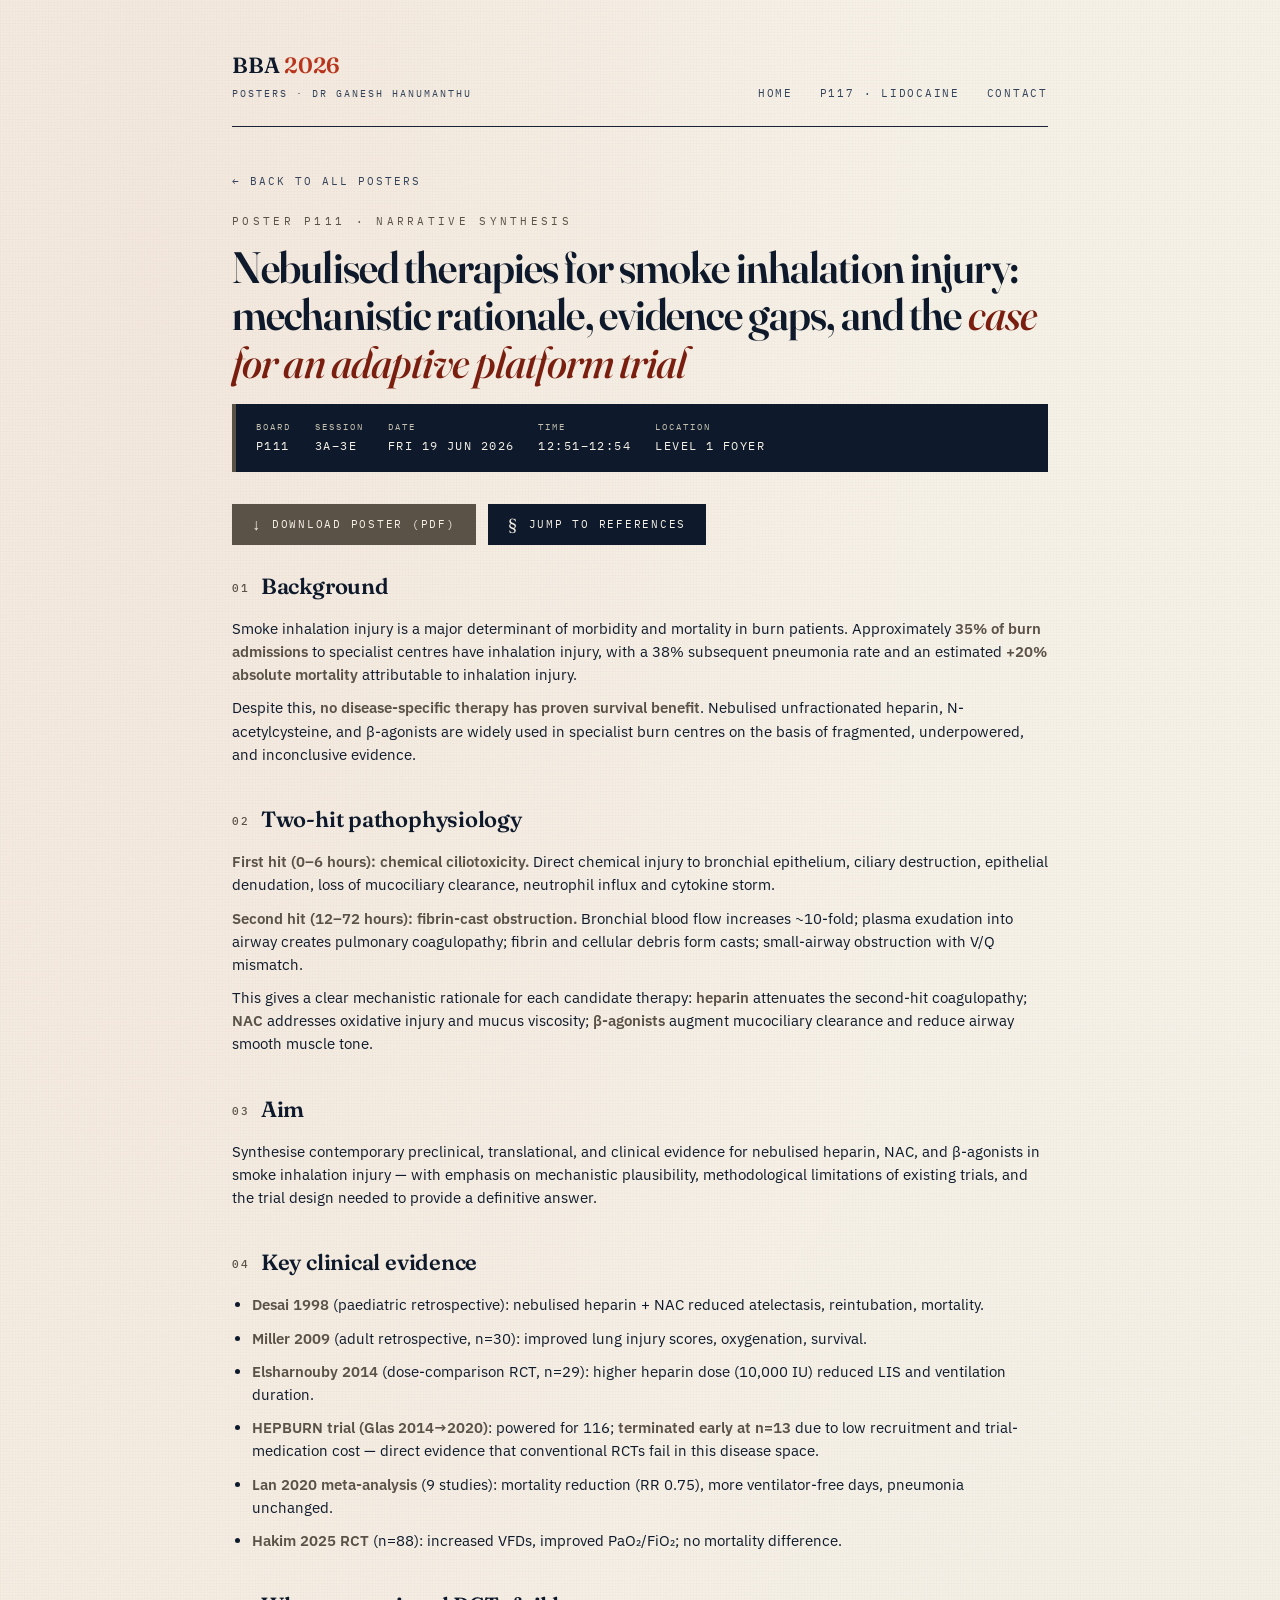
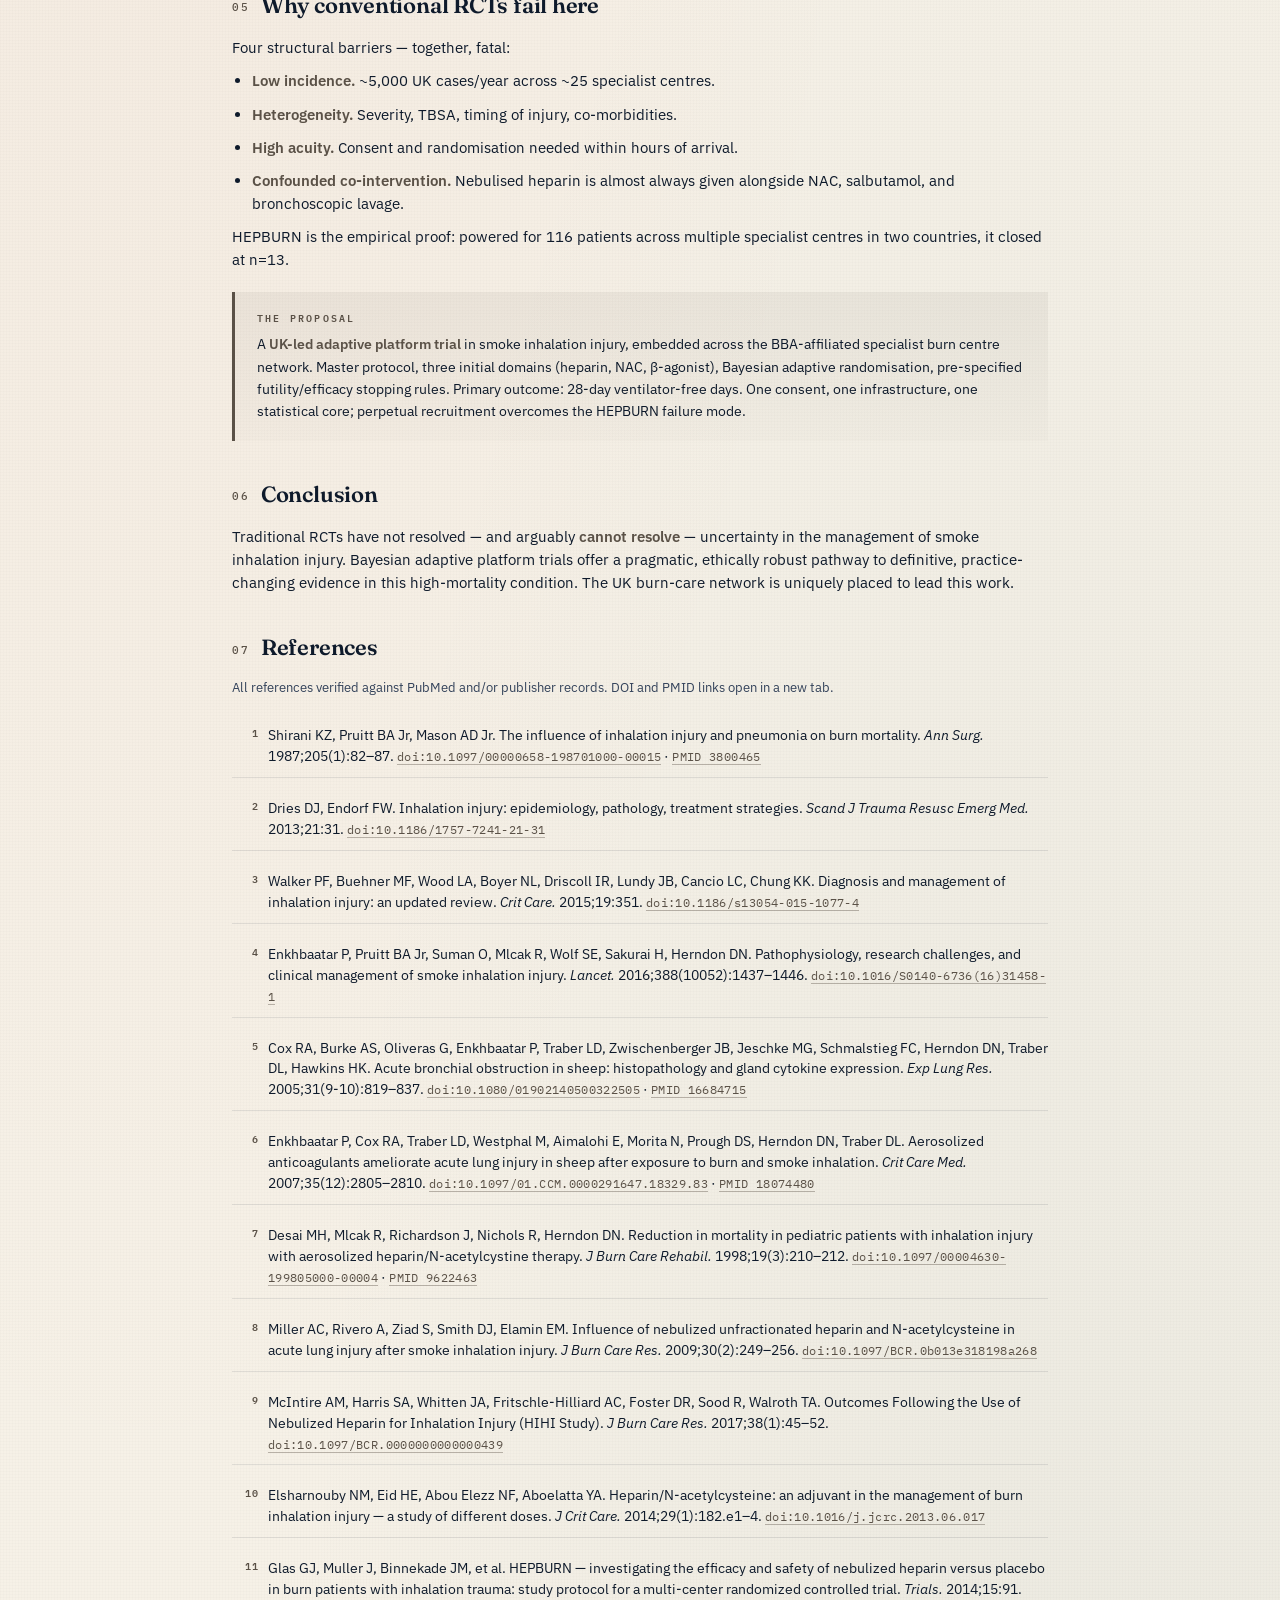
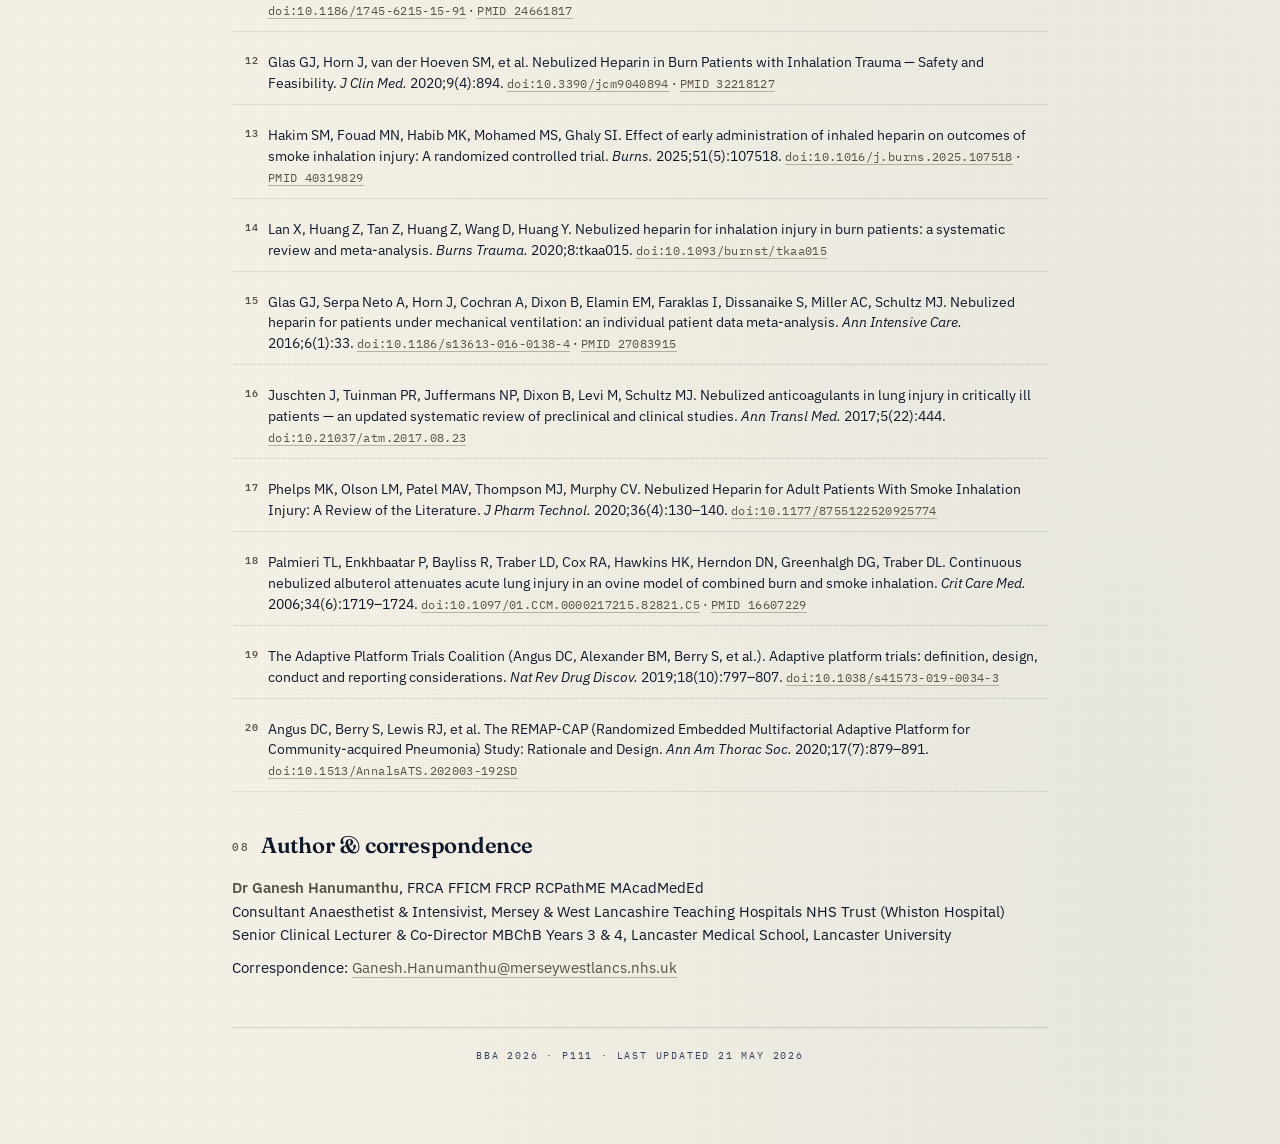
==== posters/p111-smoke-inhalation.html @ 729a9ef0 "Add files via upload" ====
<!DOCTYPE html>
<html lang="en">
<head>
<meta charset="UTF-8">
<meta name="viewport" content="width=device-width, initial-scale=1.0">
<title>P111 · Nebulised therapies for smoke inhalation injury · BBA 2026</title>
<meta name="description" content="BBA 2026 Poster P111: Narrative synthesis of nebulised therapies for smoke inhalation injury — mechanistic rationale, evidence gaps, and the case for an adaptive platform trial. Dr Ganesh Hanumanthu.">
<link rel="preconnect" href="https://fonts.googleapis.com">
<link rel="preconnect" href="https://fonts.gstatic.com" crossorigin>
<link href="https://fonts.googleapis.com/css2?family=Fraunces:opsz,wght@9..144,400;9..144,500;9..144,600;9..144,700&family=IBM+Plex+Sans:wght@300;400;500;600&family=IBM+Plex+Mono:wght@400;500;600&display=swap" rel="stylesheet">
<link rel="stylesheet" href="../styles.css">
</head>
<body>
<div class="wrap poster-detail smoke">

  <header class="site-header">
    <a href="../" class="brand">
      BBA <span class="accent">2026</span>
      <span class="brand-sub">Posters · Dr Ganesh Hanumanthu</span>
    </a>
    <nav class="site-nav">
      <a href="../">Home</a>
      <a href="p117-lidocaine.html">P117 · Lidocaine</a>
      <a href="mailto:Ganesh.Hanumanthu@merseywestlancs.nhs.uk">Contact</a>
    </nav>
  </header>

  <a href="../" class="back-link">← Back to all posters</a>

  <div class="eyebrow" style="color:var(--smoke);">Poster P111 · Narrative synthesis</div>
  <h1 class="hero-title">Nebulised therapies for smoke inhalation injury: mechanistic rationale, evidence gaps, and the <em>case for an adaptive platform trial</em></h1>

  <div class="session-strip smoke">
    <div class="item"><span class="label">Board</span><span class="val">P111</span></div>
    <div class="item"><span class="label">Session</span><span class="val">3A–3E</span></div>
    <div class="item"><span class="label">Date</span><span class="val">Fri 19 Jun 2026</span></div>
    <div class="item"><span class="label">Time</span><span class="val">12:51–12:54</span></div>
    <div class="item"><span class="label">Location</span><span class="val">Level 1 Foyer</span></div>
  </div>

  <div class="download-row">
    <a href="../files/P111.pdf" class="dl-btn smoke" download>
      <span class="icon">↓</span> Download poster (PDF)
    </a>
    <a href="#references" class="dl-btn">
      <span class="icon">§</span> Jump to references
    </a>
  </div>

  <h2 class="section-title"><span class="num">01</span>Background</h2>
  <p>Smoke inhalation injury is a major determinant of morbidity and mortality in burn patients. Approximately <strong>35% of burn admissions</strong> to specialist centres have inhalation injury, with a 38% subsequent pneumonia rate and an estimated <strong>+20% absolute mortality</strong> attributable to inhalation injury.</p>
  <p>Despite this, <strong>no disease-specific therapy has proven survival benefit</strong>. Nebulised unfractionated heparin, N-acetylcysteine, and β-agonists are widely used in specialist burn centres on the basis of fragmented, underpowered, and inconclusive evidence.</p>

  <h2 class="section-title"><span class="num">02</span>Two-hit pathophysiology</h2>
  <p><strong>First hit (0–6 hours): chemical ciliotoxicity.</strong> Direct chemical injury to bronchial epithelium, ciliary destruction, epithelial denudation, loss of mucociliary clearance, neutrophil influx and cytokine storm.</p>
  <p><strong>Second hit (12–72 hours): fibrin-cast obstruction.</strong> Bronchial blood flow increases ~10-fold; plasma exudation into airway creates pulmonary coagulopathy; fibrin and cellular debris form casts; small-airway obstruction with V/Q mismatch.</p>
  <p>This gives a clear mechanistic rationale for each candidate therapy: <strong>heparin</strong> attenuates the second-hit coagulopathy; <strong>NAC</strong> addresses oxidative injury and mucus viscosity; <strong>β-agonists</strong> augment mucociliary clearance and reduce airway smooth muscle tone.</p>

  <h2 class="section-title"><span class="num">03</span>Aim</h2>
  <p>Synthesise contemporary preclinical, translational, and clinical evidence for nebulised heparin, NAC, and β-agonists in smoke inhalation injury — with emphasis on mechanistic plausibility, methodological limitations of existing trials, and the trial design needed to provide a definitive answer.</p>

  <h2 class="section-title"><span class="num">04</span>Key clinical evidence</h2>
  <ul>
    <li><strong>Desai 1998</strong> (paediatric retrospective): nebulised heparin + NAC reduced atelectasis, reintubation, mortality.</li>
    <li><strong>Miller 2009</strong> (adult retrospective, n=30): improved lung injury scores, oxygenation, survival.</li>
    <li><strong>Elsharnouby 2014</strong> (dose-comparison RCT, n=29): higher heparin dose (10,000 IU) reduced LIS and ventilation duration.</li>
    <li><strong>HEPBURN trial (Glas 2014→2020)</strong>: powered for 116; <strong>terminated early at n=13</strong> due to low recruitment and trial-medication cost — direct evidence that conventional RCTs fail in this disease space.</li>
    <li><strong>Lan 2020 meta-analysis</strong> (9 studies): mortality reduction (RR 0.75), more ventilator-free days, pneumonia unchanged.</li>
    <li><strong>Hakim 2025 RCT</strong> (n=88): increased VFDs, improved PaO₂/FiO₂; no mortality difference.</li>
  </ul>

  <h2 class="section-title"><span class="num">05</span>Why conventional RCTs fail here</h2>
  <p>Four structural barriers — together, fatal:</p>
  <ul>
    <li><strong>Low incidence.</strong> ~5,000 UK cases/year across ~25 specialist centres.</li>
    <li><strong>Heterogeneity.</strong> Severity, TBSA, timing of injury, co-morbidities.</li>
    <li><strong>High acuity.</strong> Consent and randomisation needed within hours of arrival.</li>
    <li><strong>Confounded co-intervention.</strong> Nebulised heparin is almost always given alongside NAC, salbutamol, and bronchoscopic lavage.</li>
  </ul>
  <p>HEPBURN is the empirical proof: powered for 116 patients across multiple specialist centres in two countries, it closed at n=13.</p>

  <div class="callout">
    <div class="label">The proposal</div>
    <p>A <strong>UK-led adaptive platform trial</strong> in smoke inhalation injury, embedded across the BBA-affiliated specialist burn centre network. Master protocol, three initial domains (heparin, NAC, β-agonist), Bayesian adaptive randomisation, pre-specified futility/efficacy stopping rules. Primary outcome: 28-day ventilator-free days. One consent, one infrastructure, one statistical core; perpetual recruitment overcomes the HEPBURN failure mode.</p>
  </div>

  <h2 class="section-title"><span class="num">06</span>Conclusion</h2>
  <p>Traditional RCTs have not resolved — and arguably <strong>cannot resolve</strong> — uncertainty in the management of smoke inhalation injury. Bayesian adaptive platform trials offer a pragmatic, ethically robust pathway to definitive, practice-changing evidence in this high-mortality condition. The UK burn-care network is uniquely placed to lead this work.</p>

  <h2 class="section-title" id="references"><span class="num">07</span>References</h2>
  <p style="color:var(--ink-soft); font-size:13px; margin-bottom:8px;">All references verified against PubMed and/or publisher records. DOI and PMID links open in a new tab.</p>

  <ol class="refs-list">
    <li>Shirani KZ, Pruitt BA Jr, Mason AD Jr. The influence of inhalation injury and pneumonia on burn mortality. <em>Ann Surg.</em> 1987;205(1):82–87. <a href="https://doi.org/10.1097/00000658-198701000-00015" target="_blank" rel="noopener">doi:10.1097/00000658-198701000-00015</a> · <a href="https://pubmed.ncbi.nlm.nih.gov/3800465/" target="_blank" rel="noopener">PMID 3800465</a></li>
    <li>Dries DJ, Endorf FW. Inhalation injury: epidemiology, pathology, treatment strategies. <em>Scand J Trauma Resusc Emerg Med.</em> 2013;21:31. <a href="https://doi.org/10.1186/1757-7241-21-31" target="_blank" rel="noopener">doi:10.1186/1757-7241-21-31</a></li>
    <li>Walker PF, Buehner MF, Wood LA, Boyer NL, Driscoll IR, Lundy JB, Cancio LC, Chung KK. Diagnosis and management of inhalation injury: an updated review. <em>Crit Care.</em> 2015;19:351. <a href="https://doi.org/10.1186/s13054-015-1077-4" target="_blank" rel="noopener">doi:10.1186/s13054-015-1077-4</a></li>
    <li>Enkhbaatar P, Pruitt BA Jr, Suman O, Mlcak R, Wolf SE, Sakurai H, Herndon DN. Pathophysiology, research challenges, and clinical management of smoke inhalation injury. <em>Lancet.</em> 2016;388(10052):1437–1446. <a href="https://doi.org/10.1016/S0140-6736(16)31458-1" target="_blank" rel="noopener">doi:10.1016/S0140-6736(16)31458-1</a></li>
    <li>Cox RA, Burke AS, Oliveras G, Enkhbaatar P, Traber LD, Zwischenberger JB, Jeschke MG, Schmalstieg FC, Herndon DN, Traber DL, Hawkins HK. Acute bronchial obstruction in sheep: histopathology and gland cytokine expression. <em>Exp Lung Res.</em> 2005;31(9-10):819–837. <a href="https://doi.org/10.1080/01902140500322505" target="_blank" rel="noopener">doi:10.1080/01902140500322505</a> · <a href="https://pubmed.ncbi.nlm.nih.gov/16684715/" target="_blank" rel="noopener">PMID 16684715</a></li>
    <li>Enkhbaatar P, Cox RA, Traber LD, Westphal M, Aimalohi E, Morita N, Prough DS, Herndon DN, Traber DL. Aerosolized anticoagulants ameliorate acute lung injury in sheep after exposure to burn and smoke inhalation. <em>Crit Care Med.</em> 2007;35(12):2805–2810. <a href="https://doi.org/10.1097/01.CCM.0000291647.18329.83" target="_blank" rel="noopener">doi:10.1097/01.CCM.0000291647.18329.83</a> · <a href="https://pubmed.ncbi.nlm.nih.gov/18074480/" target="_blank" rel="noopener">PMID 18074480</a></li>
    <li>Desai MH, Mlcak R, Richardson J, Nichols R, Herndon DN. Reduction in mortality in pediatric patients with inhalation injury with aerosolized heparin/N-acetylcystine therapy. <em>J Burn Care Rehabil.</em> 1998;19(3):210–212. <a href="https://doi.org/10.1097/00004630-199805000-00004" target="_blank" rel="noopener">doi:10.1097/00004630-199805000-00004</a> · <a href="https://pubmed.ncbi.nlm.nih.gov/9622463/" target="_blank" rel="noopener">PMID 9622463</a></li>
    <li>Miller AC, Rivero A, Ziad S, Smith DJ, Elamin EM. Influence of nebulized unfractionated heparin and N-acetylcysteine in acute lung injury after smoke inhalation injury. <em>J Burn Care Res.</em> 2009;30(2):249–256. <a href="https://doi.org/10.1097/BCR.0b013e318198a268" target="_blank" rel="noopener">doi:10.1097/BCR.0b013e318198a268</a></li>
    <li>McIntire AM, Harris SA, Whitten JA, Fritschle-Hilliard AC, Foster DR, Sood R, Walroth TA. Outcomes Following the Use of Nebulized Heparin for Inhalation Injury (HIHI Study). <em>J Burn Care Res.</em> 2017;38(1):45–52. <a href="https://doi.org/10.1097/BCR.0000000000000439" target="_blank" rel="noopener">doi:10.1097/BCR.0000000000000439</a></li>
    <li>Elsharnouby NM, Eid HE, Abou Elezz NF, Aboelatta YA. Heparin/N-acetylcysteine: an adjuvant in the management of burn inhalation injury — a study of different doses. <em>J Crit Care.</em> 2014;29(1):182.e1–4. <a href="https://doi.org/10.1016/j.jcrc.2013.06.017" target="_blank" rel="noopener">doi:10.1016/j.jcrc.2013.06.017</a></li>
    <li>Glas GJ, Muller J, Binnekade JM, et al. HEPBURN — investigating the efficacy and safety of nebulized heparin versus placebo in burn patients with inhalation trauma: study protocol for a multi-center randomized controlled trial. <em>Trials.</em> 2014;15:91. <a href="https://doi.org/10.1186/1745-6215-15-91" target="_blank" rel="noopener">doi:10.1186/1745-6215-15-91</a> · <a href="https://pubmed.ncbi.nlm.nih.gov/24661817/" target="_blank" rel="noopener">PMID 24661817</a></li>
    <li>Glas GJ, Horn J, van der Hoeven SM, et al. Nebulized Heparin in Burn Patients with Inhalation Trauma — Safety and Feasibility. <em>J Clin Med.</em> 2020;9(4):894. <a href="https://doi.org/10.3390/jcm9040894" target="_blank" rel="noopener">doi:10.3390/jcm9040894</a> · <a href="https://pubmed.ncbi.nlm.nih.gov/32218127/" target="_blank" rel="noopener">PMID 32218127</a></li>
    <li>Hakim SM, Fouad MN, Habib MK, Mohamed MS, Ghaly SI. Effect of early administration of inhaled heparin on outcomes of smoke inhalation injury: A randomized controlled trial. <em>Burns.</em> 2025;51(5):107518. <a href="https://doi.org/10.1016/j.burns.2025.107518" target="_blank" rel="noopener">doi:10.1016/j.burns.2025.107518</a> · <a href="https://pubmed.ncbi.nlm.nih.gov/40319829/" target="_blank" rel="noopener">PMID 40319829</a></li>
    <li>Lan X, Huang Z, Tan Z, Huang Z, Wang D, Huang Y. Nebulized heparin for inhalation injury in burn patients: a systematic review and meta-analysis. <em>Burns Trauma.</em> 2020;8:tkaa015. <a href="https://doi.org/10.1093/burnst/tkaa015" target="_blank" rel="noopener">doi:10.1093/burnst/tkaa015</a></li>
    <li>Glas GJ, Serpa Neto A, Horn J, Cochran A, Dixon B, Elamin EM, Faraklas I, Dissanaike S, Miller AC, Schultz MJ. Nebulized heparin for patients under mechanical ventilation: an individual patient data meta-analysis. <em>Ann Intensive Care.</em> 2016;6(1):33. <a href="https://doi.org/10.1186/s13613-016-0138-4" target="_blank" rel="noopener">doi:10.1186/s13613-016-0138-4</a> · <a href="https://pubmed.ncbi.nlm.nih.gov/27083915/" target="_blank" rel="noopener">PMID 27083915</a></li>
    <li>Juschten J, Tuinman PR, Juffermans NP, Dixon B, Levi M, Schultz MJ. Nebulized anticoagulants in lung injury in critically ill patients — an updated systematic review of preclinical and clinical studies. <em>Ann Transl Med.</em> 2017;5(22):444. <a href="https://doi.org/10.21037/atm.2017.08.23" target="_blank" rel="noopener">doi:10.21037/atm.2017.08.23</a></li>
    <li>Phelps MK, Olson LM, Patel MAV, Thompson MJ, Murphy CV. Nebulized Heparin for Adult Patients With Smoke Inhalation Injury: A Review of the Literature. <em>J Pharm Technol.</em> 2020;36(4):130–140. <a href="https://doi.org/10.1177/8755122520925774" target="_blank" rel="noopener">doi:10.1177/8755122520925774</a></li>
    <li>Palmieri TL, Enkhbaatar P, Bayliss R, Traber LD, Cox RA, Hawkins HK, Herndon DN, Greenhalgh DG, Traber DL. Continuous nebulized albuterol attenuates acute lung injury in an ovine model of combined burn and smoke inhalation. <em>Crit Care Med.</em> 2006;34(6):1719–1724. <a href="https://doi.org/10.1097/01.CCM.0000217215.82821.C5" target="_blank" rel="noopener">doi:10.1097/01.CCM.0000217215.82821.C5</a> · <a href="https://pubmed.ncbi.nlm.nih.gov/16607229/" target="_blank" rel="noopener">PMID 16607229</a></li>
    <li>The Adaptive Platform Trials Coalition (Angus DC, Alexander BM, Berry S, et al.). Adaptive platform trials: definition, design, conduct and reporting considerations. <em>Nat Rev Drug Discov.</em> 2019;18(10):797–807. <a href="https://doi.org/10.1038/s41573-019-0034-3" target="_blank" rel="noopener">doi:10.1038/s41573-019-0034-3</a></li>
    <li>Angus DC, Berry S, Lewis RJ, et al. The REMAP-CAP (Randomized Embedded Multifactorial Adaptive Platform for Community-acquired Pneumonia) Study: Rationale and Design. <em>Ann Am Thorac Soc.</em> 2020;17(7):879–891. <a href="https://doi.org/10.1513/AnnalsATS.202003-192SD" target="_blank" rel="noopener">doi:10.1513/AnnalsATS.202003-192SD</a></li>
  </ol>

  <h2 class="section-title"><span class="num">08</span>Author &amp; correspondence</h2>
  <p><strong>Dr Ganesh Hanumanthu</strong>, FRCA FFICM FRCP RCPathME MAcadMedEd<br>
  Consultant Anaesthetist &amp; Intensivist, Mersey &amp; West Lancashire Teaching Hospitals NHS Trust (Whiston Hospital)<br>
  Senior Clinical Lecturer &amp; Co-Director MBChB Years 3 &amp; 4, Lancaster Medical School, Lancaster University</p>
  <p style="margin-top:10px;">Correspondence: <a href="mailto:Ganesh.Hanumanthu@merseywestlancs.nhs.uk" style="color:var(--smoke); text-decoration:none; border-bottom:1px solid rgba(90,81,71,0.4);">Ganesh.Hanumanthu@merseywestlancs.nhs.uk</a></p>

  <div class="colophon">
    BBA 2026 · P111 · last updated 21 May 2026
  </div>

</div>
</body>
</html>
---- styles.css ----
/* ---------- BBA 2026 Landing Site — Shared Styles ---------- */
:root{
  --ink:#0e1a2b;
  --ink-soft:#33425a;
  --paper:#f6f1e7;
  --paper-warm:#efe6d3;
  --line:#1a2336;
  --accent:#b8341b;        /* burn red / cinnabar */
  --accent-deep:#7a1f10;
  --accent-soft:#e8c9b6;
  --teal:#1f5a63;
  --teal-soft:#a9c6c9;
  --gold:#a07a26;
  --smoke:#5a5147;
  --max-w:880px;
}

*{box-sizing:border-box; margin:0; padding:0;}
html{ scroll-behavior:smooth; }

body{
  background:
    radial-gradient(ellipse at 12% 6%, rgba(184,52,27,0.05), transparent 50%),
    radial-gradient(ellipse at 88% 94%, rgba(31,90,99,0.06), transparent 55%),
    var(--paper);
  color:var(--ink);
  font-family:'IBM Plex Sans', sans-serif;
  font-weight:400;
  line-height:1.55;
  min-height:100vh;
  padding:0;
  /* subtle paper grain */
  background-image:
    radial-gradient(ellipse at 12% 6%, rgba(184,52,27,0.05), transparent 50%),
    radial-gradient(ellipse at 88% 94%, rgba(31,90,99,0.06), transparent 55%),
    repeating-linear-gradient(0deg, rgba(0,0,0,0.012) 0 1px, transparent 1px 3px),
    repeating-linear-gradient(90deg, rgba(0,0,0,0.012) 0 1px, transparent 1px 3px);
}

.wrap{
  max-width:var(--max-w);
  margin:0 auto;
  padding:48px 32px 80px;
}

/* ---------- TOP NAV / HEADER ---------- */
.site-header{
  border-bottom:1.5px solid var(--line);
  padding-bottom:24px;
  margin-bottom:40px;
  display:flex;
  justify-content:space-between;
  align-items:flex-end;
  gap:24px;
  flex-wrap:wrap;
}
.brand{
  font-family:'Fraunces', serif;
  font-weight:600;
  font-size:22px;
  letter-spacing:-0.01em;
  color:var(--ink);
  text-decoration:none;
}
.brand .accent{ color:var(--accent); }
.brand-sub{
  display:block;
  font-family:'IBM Plex Mono', monospace;
  font-size:10px;
  letter-spacing:0.2em;
  text-transform:uppercase;
  color:var(--ink-soft);
  margin-top:4px;
  font-weight:400;
}
.site-nav{
  font-family:'IBM Plex Mono', monospace;
  font-size:11px;
  letter-spacing:0.16em;
  text-transform:uppercase;
}
.site-nav a{
  color:var(--ink-soft);
  text-decoration:none;
  margin-left:18px;
  padding-bottom:2px;
  border-bottom:1px solid transparent;
  transition:border-color 0.15s, color 0.15s;
}
.site-nav a:hover{ color:var(--accent); border-bottom-color:var(--accent); }
.site-nav a:first-child{ margin-left:0; }

/* ---------- HERO ---------- */
.hero{
  margin-bottom:48px;
}
.eyebrow{
  font-family:'IBM Plex Mono', monospace;
  font-size:11px;
  letter-spacing:0.3em;
  text-transform:uppercase;
  color:var(--accent);
  margin-bottom:14px;
}
h1.hero-title{
  font-family:'Fraunces', serif;
  font-weight:600;
  font-size:44px;
  line-height:1.08;
  letter-spacing:-0.02em;
  color:var(--ink);
  margin-bottom:18px;
  font-variation-settings:"opsz" 144;
}
h1.hero-title em{
  font-style:italic;
  font-weight:500;
  color:var(--accent-deep);
}
.hero-lede{
  font-family:'Fraunces', serif;
  font-size:18px;
  line-height:1.5;
  color:var(--ink-soft);
  max-width:640px;
}

/* ---------- POSTER CARDS ---------- */
.poster-grid{
  display:grid;
  grid-template-columns:1fr;
  gap:24px;
  margin-bottom:48px;
}
.poster-card{
  display:block;
  text-decoration:none;
  color:var(--ink);
  background:rgba(255,255,255,0.4);
  border:1px solid rgba(26,35,54,0.15);
  padding:28px 30px;
  position:relative;
  transition:transform 0.2s, border-color 0.2s, box-shadow 0.2s;
}
.poster-card:hover{
  transform:translateY(-2px);
  border-color:var(--accent);
  box-shadow:0 6px 20px rgba(184,52,27,0.08);
}
.poster-card::before{
  content:"";
  position:absolute;
  top:0; left:0;
  height:4px; width:48px;
  background:var(--accent);
}
.poster-card.smoke::before{ background:var(--smoke); }
.poster-card .meta{
  font-family:'IBM Plex Mono', monospace;
  font-size:10px;
  letter-spacing:0.2em;
  text-transform:uppercase;
  color:var(--ink-soft);
  margin-bottom:10px;
}
.poster-card .meta .board{
  color:var(--accent);
  font-weight:600;
}
.poster-card.smoke .meta .board{ color:var(--smoke); }
.poster-card h2{
  font-family:'Fraunces', serif;
  font-weight:600;
  font-size:24px;
  line-height:1.2;
  letter-spacing:-0.01em;
  margin-bottom:10px;
}
.poster-card .desc{
  font-size:14px;
  line-height:1.5;
  color:var(--ink-soft);
  margin-bottom:14px;
}
.poster-card .arrow{
  font-family:'IBM Plex Mono', monospace;
  font-size:11px;
  letter-spacing:0.18em;
  text-transform:uppercase;
  color:var(--accent);
  font-weight:600;
}
.poster-card.smoke .arrow{ color:var(--smoke); }

/* ---------- AUTHOR / FOOTER BLOCK ---------- */
.author-block{
  border-top:1.5px solid var(--line);
  padding-top:28px;
  margin-top:48px;
  display:grid;
  grid-template-columns:1fr 1fr;
  gap:30px;
}
.author-block h3{
  font-family:'IBM Plex Mono', monospace;
  font-size:11px;
  letter-spacing:0.22em;
  text-transform:uppercase;
  color:var(--ink-soft);
  font-weight:500;
  margin-bottom:8px;
}
.author-block p{
  font-size:13.5px;
  line-height:1.55;
  color:var(--ink);
}
.author-block .name{
  font-family:'Fraunces', serif;
  font-weight:600;
  font-size:16px;
  margin-bottom:4px;
}
.author-block a{
  color:var(--accent);
  text-decoration:none;
  border-bottom:1px solid rgba(184,52,27,0.25);
}
.author-block a:hover{ border-bottom-color:var(--accent); }

.colophon{
  margin-top:48px;
  padding-top:20px;
  border-top:1px solid rgba(26,35,54,0.15);
  font-family:'IBM Plex Mono', monospace;
  font-size:10px;
  letter-spacing:0.18em;
  text-transform:uppercase;
  color:var(--ink-soft);
  text-align:center;
}

/* ---------- POSTER DETAIL PAGES ---------- */
.poster-detail .session-strip{
  display:flex;
  gap:24px;
  flex-wrap:wrap;
  padding:16px 20px;
  background:var(--ink);
  color:var(--paper);
  margin-bottom:32px;
  border-left:4px solid var(--accent);
  font-family:'IBM Plex Mono', monospace;
  font-size:11px;
  letter-spacing:0.18em;
  text-transform:uppercase;
}
.poster-detail .session-strip.smoke{ border-left-color:var(--smoke); }
.poster-detail .session-strip .item .label{
  color:var(--accent-soft);
  display:block;
  margin-bottom:3px;
  font-size:9px;
}
.poster-detail .session-strip.smoke .item .label{ color:#c4bfae; }
.poster-detail .session-strip .item .val{
  color:var(--paper);
  font-size:12px;
  letter-spacing:0.12em;
}

.poster-detail h2.section-title{
  font-family:'Fraunces', serif;
  font-weight:600;
  font-size:22px;
  letter-spacing:-0.01em;
  margin:36px 0 14px;
  color:var(--ink);
}
.poster-detail h2.section-title:first-of-type{ margin-top:24px; }
.poster-detail h2.section-title .num{
  font-family:'IBM Plex Mono', monospace;
  font-size:11px;
  letter-spacing:0.22em;
  color:var(--accent);
  margin-right:10px;
  vertical-align:middle;
  font-weight:500;
}
.poster-detail.smoke h2.section-title .num{ color:var(--smoke); }

.poster-detail p, .poster-detail li{
  font-size:14.5px;
  line-height:1.6;
  color:var(--ink);
  margin-bottom:10px;
}
.poster-detail ul{ padding-left:20px; }
.poster-detail strong{ color:var(--accent-deep); font-weight:600; }
.poster-detail.smoke strong{ color:var(--smoke); }

.download-row{
  display:flex;
  gap:12px;
  flex-wrap:wrap;
  margin:20px 0 8px;
}
.dl-btn{
  display:inline-flex;
  align-items:center;
  gap:10px;
  padding:12px 20px;
  background:var(--ink);
  color:var(--paper);
  text-decoration:none;
  font-family:'IBM Plex Mono', monospace;
  font-size:11px;
  letter-spacing:0.16em;
  text-transform:uppercase;
  border:none;
  transition:background 0.15s;
}
.dl-btn:hover{ background:var(--accent-deep); }
.dl-btn.primary{ background:var(--accent); }
.dl-btn.primary:hover{ background:var(--accent-deep); }
.dl-btn.smoke{ background:var(--smoke); }
.dl-btn.smoke:hover{ background:#3d3730; }
.dl-btn .icon{
  font-family:'Fraunces', serif;
  font-size:16px;
  line-height:0;
}

/* ---------- REFERENCES LIST ---------- */
.refs-list{
  counter-reset:ref;
  list-style:none;
  padding:0;
  margin-top:16px;
}
.refs-list li{
  counter-increment:ref;
  padding:10px 0 10px 36px;
  border-bottom:1px solid rgba(26,35,54,0.1);
  position:relative;
  font-size:13.5px;
  line-height:1.55;
}
.refs-list li::before{
  content:counter(ref);
  position:absolute;
  left:0;
  top:10px;
  font-family:'IBM Plex Mono', monospace;
  font-size:10px;
  color:var(--accent);
  font-weight:600;
  letter-spacing:0.04em;
  width:26px;
  text-align:right;
}
.poster-detail.smoke .refs-list li::before{ color:var(--smoke); }
.refs-list li em{ color:var(--ink); font-style:italic; }
.refs-list li a{
  color:var(--accent);
  text-decoration:none;
  border-bottom:1px solid rgba(184,52,27,0.3);
  font-family:'IBM Plex Mono', monospace;
  font-size:11.5px;
  letter-spacing:0.03em;
}
.refs-list li a:hover{ border-bottom-color:var(--accent); }
.poster-detail.smoke .refs-list li a{
  color:var(--smoke);
  border-bottom-color:rgba(90,81,71,0.4);
}

/* ---------- KEY FINDINGS / CALLOUT ---------- */
.callout{
  background:linear-gradient(180deg, rgba(184,52,27,0.07), rgba(184,52,27,0.02));
  border-left:3px solid var(--accent);
  padding:18px 22px;
  margin:20px 0;
}
.poster-detail.smoke .callout{
  background:linear-gradient(180deg, rgba(90,81,71,0.07), rgba(90,81,71,0.02));
  border-left-color:var(--smoke);
}
.callout .label{
  font-family:'IBM Plex Mono', monospace;
  font-size:10px;
  letter-spacing:0.22em;
  text-transform:uppercase;
  color:var(--accent);
  margin-bottom:8px;
  font-weight:600;
}
.poster-detail.smoke .callout .label{ color:var(--smoke); }
.callout p{ margin-bottom:0; font-size:14px; }

/* ---------- BACK LINK ---------- */
.back-link{
  display:inline-flex;
  align-items:center;
  gap:8px;
  font-family:'IBM Plex Mono', monospace;
  font-size:11px;
  letter-spacing:0.18em;
  text-transform:uppercase;
  color:var(--ink-soft);
  text-decoration:none;
  margin-bottom:20px;
  padding-bottom:2px;
  border-bottom:1px solid transparent;
  transition:color 0.15s, border-color 0.15s;
}
.back-link:hover{ color:var(--accent); border-bottom-color:var(--accent); }

/* ---------- RESPONSIVE ---------- */
@media (max-width:640px){
  .wrap{ padding:32px 20px 60px; }
  h1.hero-title{ font-size:32px; }
  .hero-lede{ font-size:16px; }
  .author-block{ grid-template-columns:1fr; gap:20px; }
  .site-header{ flex-direction:column; align-items:flex-start; gap:14px; }
  .site-nav a{ margin-left:0; margin-right:18px; }
  .poster-card{ padding:22px 22px; }
  .poster-card h2{ font-size:20px; }
}

@media (prefers-color-scheme:dark){
  /* Keep light theme - aesthetic choice */
}
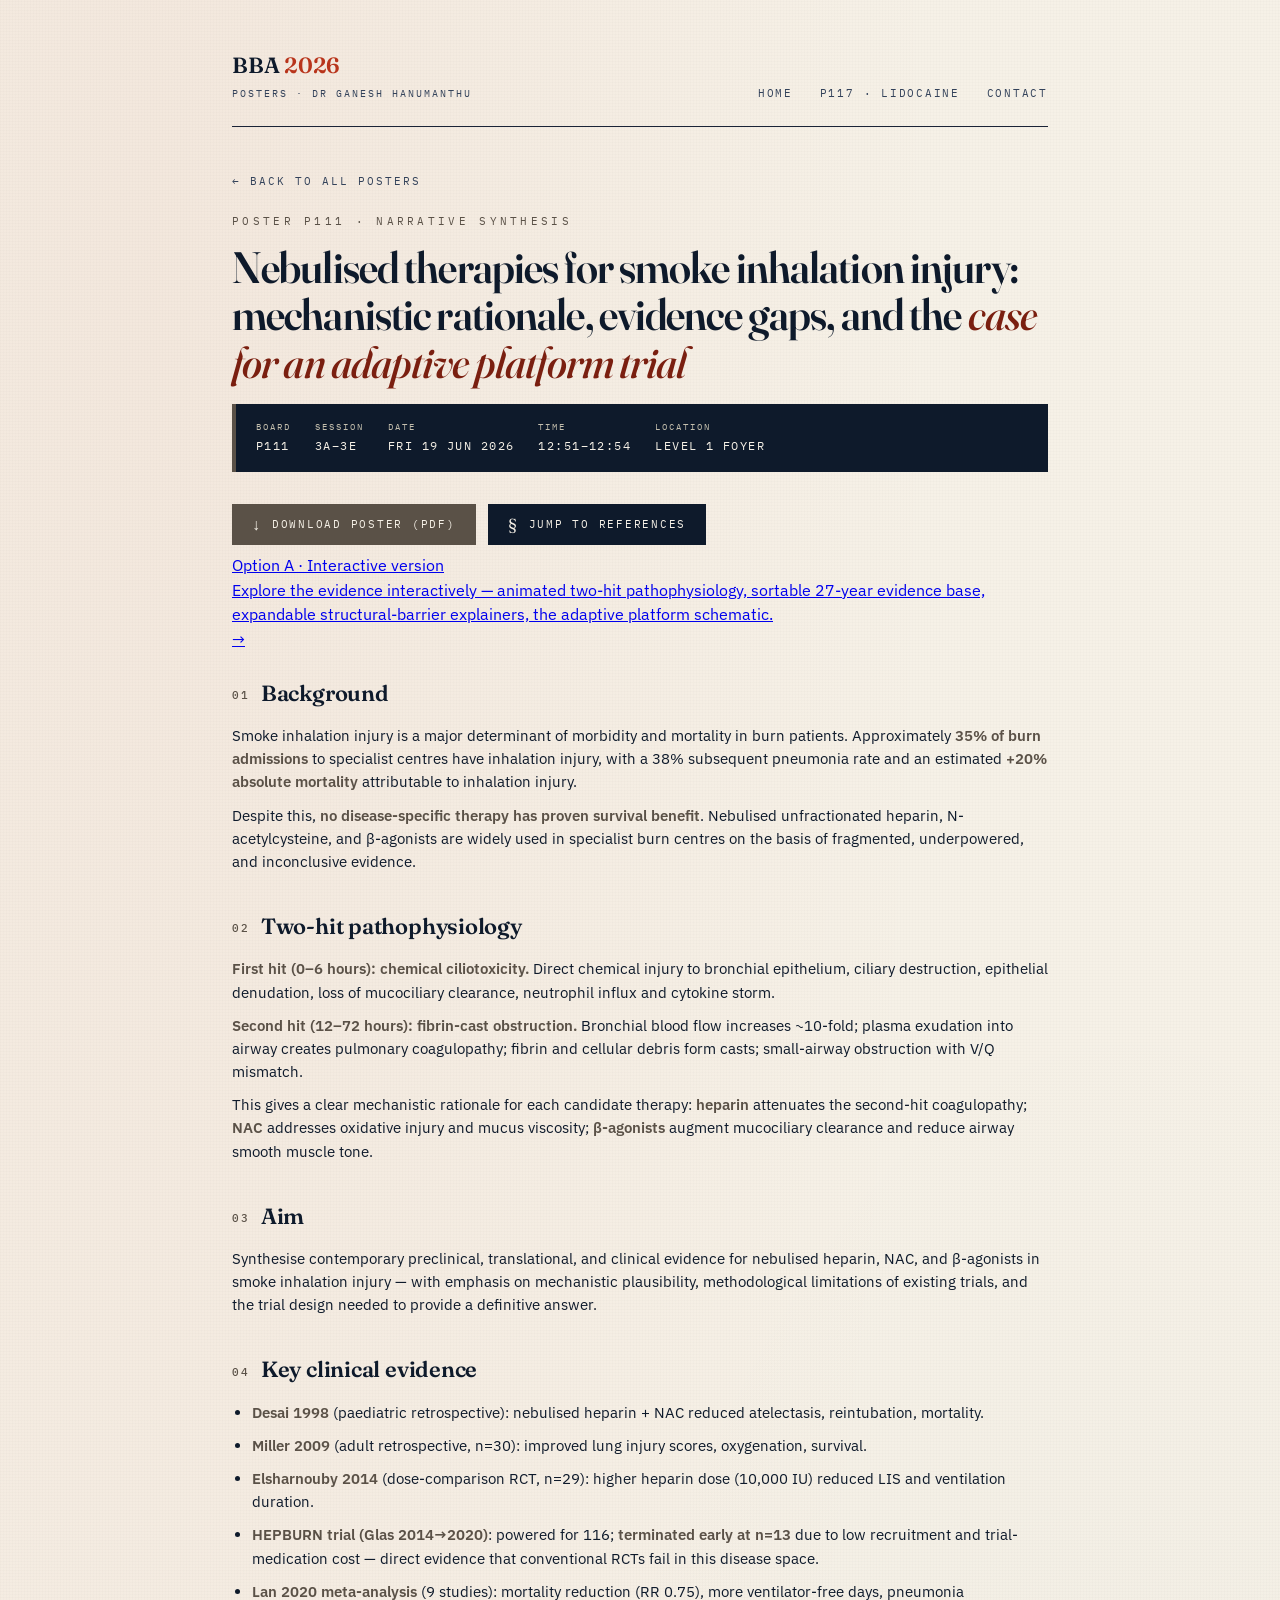
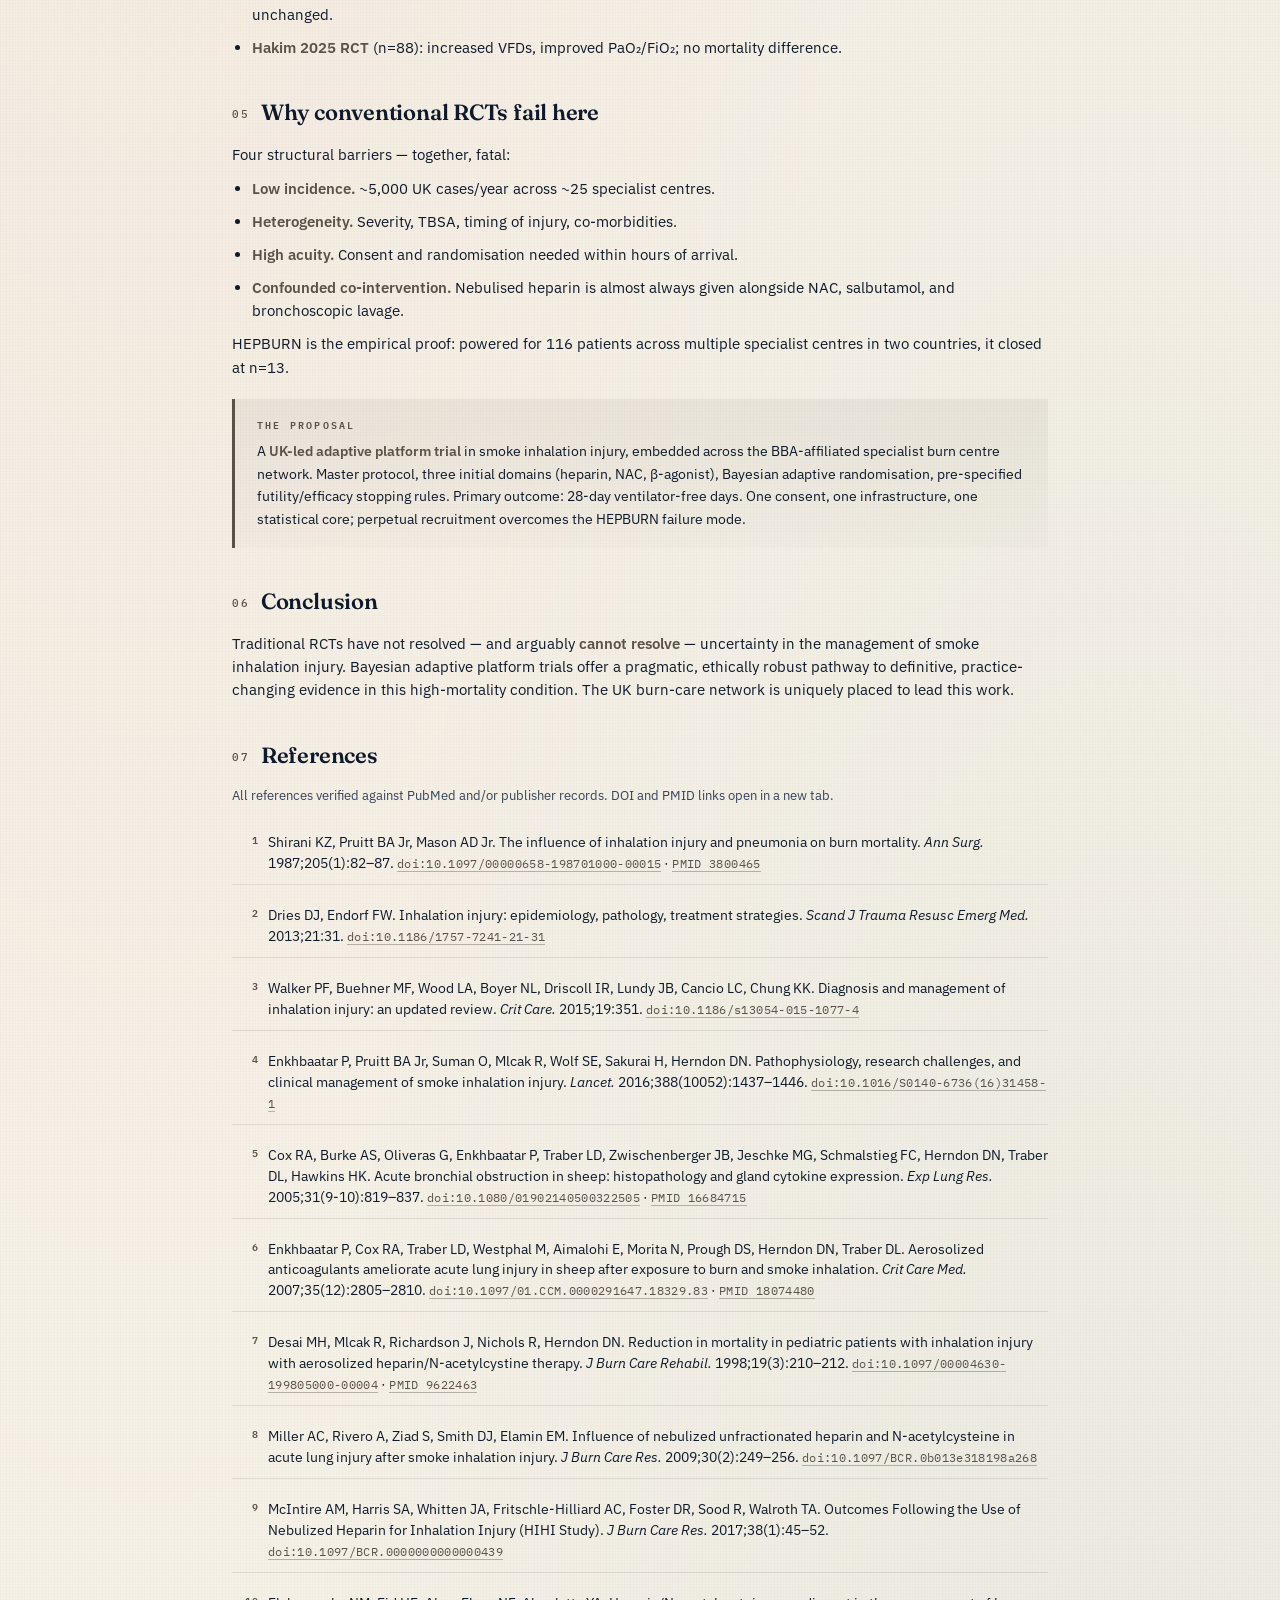
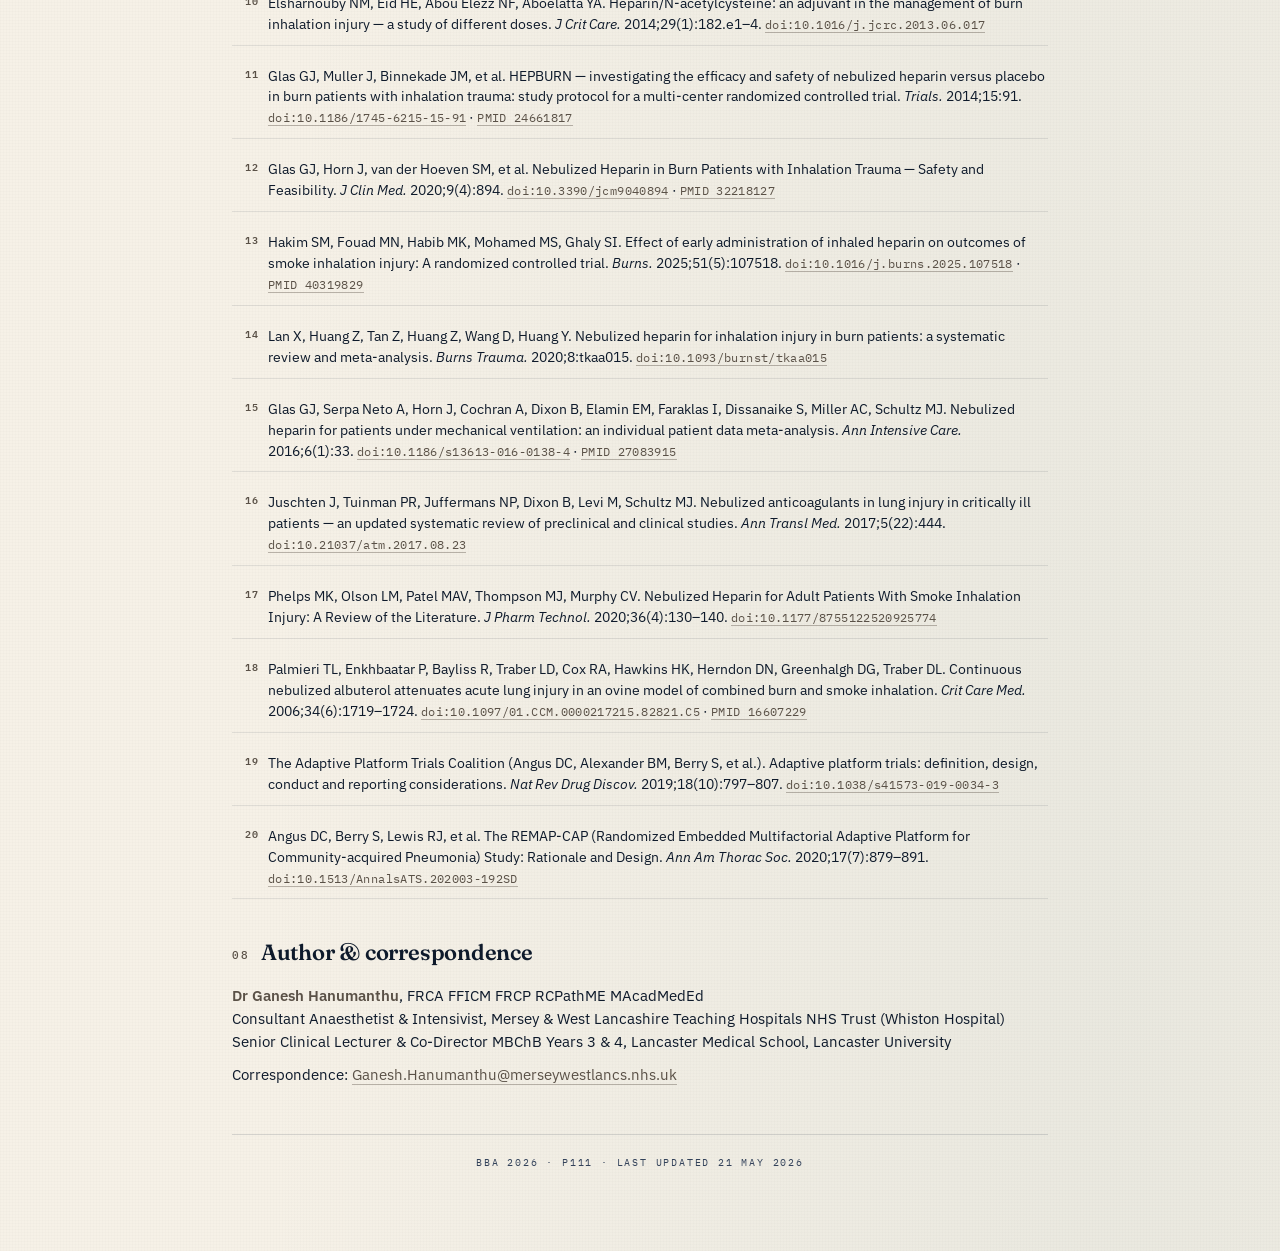
==== commit 3b2550b3: "Add files via upload" ====
--- a/posters/p111-smoke-inhalation.html
+++ b/posters/p111-smoke-inhalation.html
@@ -9,8 +9,9 @@
 <link rel="preconnect" href="https://fonts.gstatic.com" crossorigin>
 <link href="https://fonts.googleapis.com/css2?family=Fraunces:opsz,wght@9..144,400;9..144,500;9..144,600;9..144,700&family=IBM+Plex+Sans:wght@300;400;500;600&family=IBM+Plex+Mono:wght@400;500;600&display=swap" rel="stylesheet">
 <link rel="stylesheet" href="../styles.css">
+<link rel="stylesheet" href="../assets/interactive.css">
 </head>
-<body>
+<body class="theme-saffron">
 <div class="wrap poster-detail smoke">
 
   <header class="site-header">
@@ -46,6 +47,14 @@
       <span class="icon">§</span> Jump to references
     </a>
   </div>
+
+  <a href="p111-interactive.html" class="view-interactive-cta">
+    <div>
+      <div class="label">Option A · Interactive version</div>
+      <div class="headline">Explore the evidence interactively — animated two-hit pathophysiology, sortable 27-year evidence base, expandable structural-barrier explainers, the adaptive platform schematic.</div>
+    </div>
+    <div class="arrow">→</div>
+  </a>
 
   <h2 class="section-title"><span class="num">01</span>Background</h2>
   <p>Smoke inhalation injury is a major determinant of morbidity and mortality in burn patients. Approximately <strong>35% of burn admissions</strong> to specialist centres have inhalation injury, with a 38% subsequent pneumonia rate and an estimated <strong>+20% absolute mortality</strong> attributable to inhalation injury.</p>
